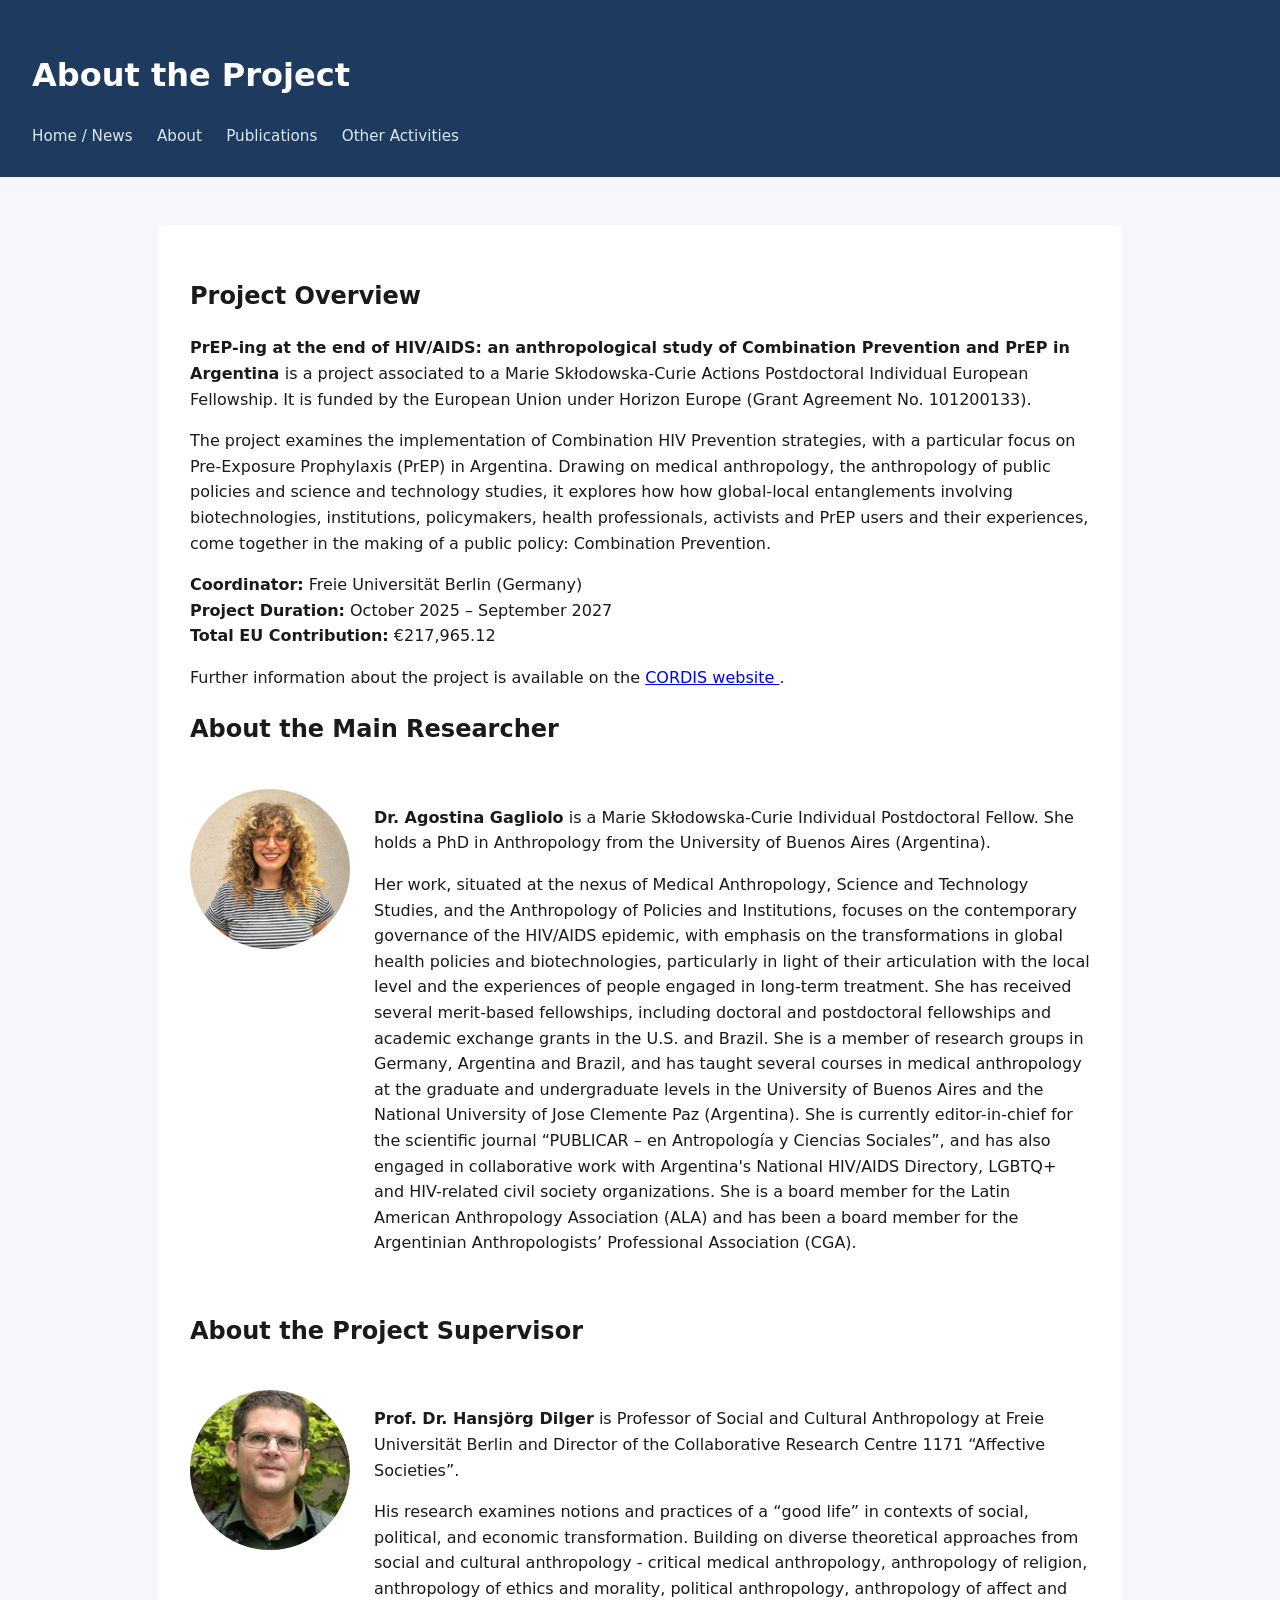
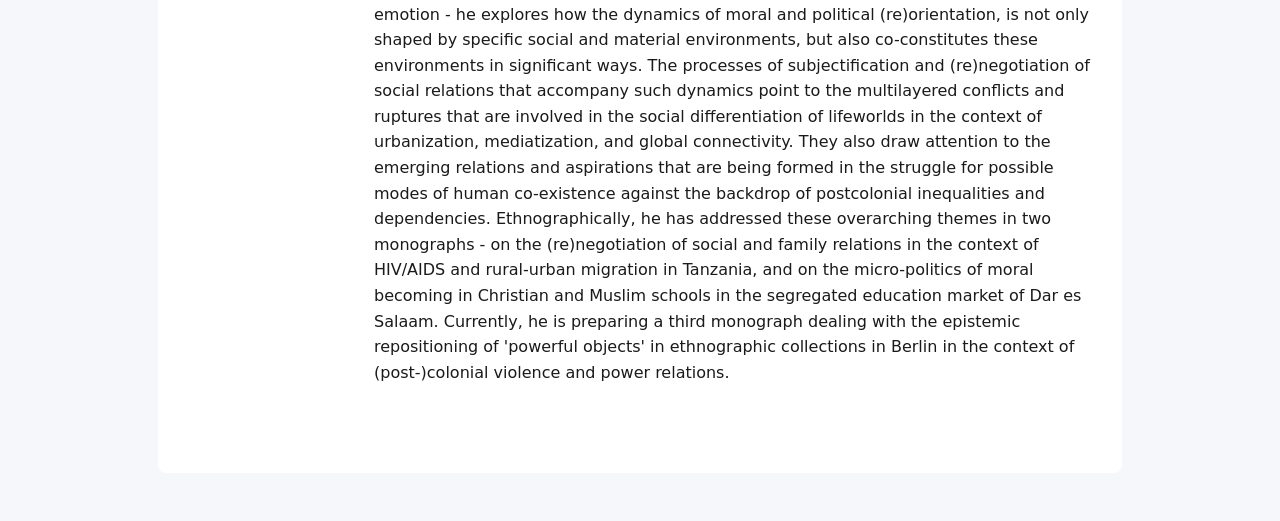
==== about.html @ 7bfbbda3 "Add files via upload" ====
<!DOCTYPE html>
<html lang="en">
<head>
  <meta charset="UTF-8" />
  <meta name="viewport" content="width=device-width, initial-scale=1.0" />
  <title>About the Project</title>

  <style>
    body {
      font-family: system-ui, -apple-system, BlinkMacSystemFont, "Segoe UI", sans-serif;
      margin: 0;
      background-color: #f5f7fa;
      color: #1a1a1a;
      line-height: 1.6;
    }

    header, footer {
      background-color: #1f3a5f;
      color: #ffffff;
      padding: 1.8rem 2rem;
    }

    nav a {
      color: #dbe7f3;
      margin-right: 1.2rem;
      text-decoration: none;
      font-size: 0.95rem;
    }

    nav a:hover {
      text-decoration: underline;
    }

    main {
      max-width: 900px;
      margin: 3rem auto;
      padding: 2rem;
      background: #ffffff;
      border-radius: 8px;
    }

    footer {
      text-align: center;
      font-size: 0.85rem;
    }

    footer img {
      height: 35px;
      margin-top: 0.8rem;
    }

.profile {
  display: flex;
  align-items: flex-start;
  gap: 1.5rem;
  margin: 2.5rem 0;
}

.profile img {
  width: 160px;
  height: 160px;
  object-fit: cover;
  border-radius: 50%;
  flex-shrink: 0;
}

@media (max-width: 700px) {
  .profile {
    flex-direction: column;
    align-items: center;
    text-align: center;
  }
}

  </style>
</head>

<body>

<header>
  <h1>About the Project</h1>
  <nav>
    <a href="index.html">Home / News</a>
    <a href="about.html">About</a>
    <a href="publications.html">Publications</a>
    <a href="activities.html">Other Activities</a>
  </nav>
</header>

<main>
  <h2>Project Overview</h2>

  <p>
    <strong>
      PrEP-ing at the end of HIV/AIDS: an anthropological study of Combination
      Prevention and PrEP in Argentina
    </strong>
    is a project associated to a Marie Skłodowska-Curie Actions Postdoctoral Individual European Fellowship. It is funded by the 
    European Union under Horizon Europe (Grant Agreement No. 101200133).
  </p>

  <p>
    The project examines the implementation of Combination HIV Prevention
    strategies, with a particular focus on Pre-Exposure Prophylaxis (PrEP) in
    Argentina. Drawing on medical anthropology, the anthropology of public policies and science and technology
    studies, it explores how  how global-local entanglements involving biotechnologies, institutions, policymakers, health professionals, activists and PrEP users and their experiences, come together in the making of a public policy: Combination Prevention. 
  </p>

  <p>
    <strong>Coordinator:</strong> Freie Universität Berlin (Germany)<br />
    <strong>Project Duration:</strong> October 2025 – September 2027<br />
    <strong>Total EU Contribution:</strong> €217,965.12
  </p>

<p>
  Further information about the project is available on the
  <a href="https://cordis.europa.eu/project/id/101200133" target="_blank" rel="noopener noreferrer">
    CORDIS website
  </a>.
</p>

<h2>About the Main Researcher</h2>

<div class="profile">
  <img src="images/agostina.jpg" alt="Dr. Agostina Gagliolo" />

  <div>
    <p><strong>Dr. Agostina Gagliolo</strong> is a Marie Skłodowska-Curie Individual Postdoctoral Fellow. She holds a PhD in Anthropology from the University of Buenos Aires (Argentina).</p>

    <p>
      Her work, situated at the nexus of Medical Anthropology, Science and Technology Studies, and the Anthropology of Policies and Institutions, focuses on the contemporary governance of the HIV/AIDS epidemic, with emphasis on the transformations in global health policies and biotechnologies, particularly in light of their articulation with the local level and the experiences of people engaged in long-term treatment.

She has received several merit-based fellowships, including doctoral and postdoctoral fellowships and academic exchange grants in the U.S. and Brazil. 

She is a member of research groups in Germany, Argentina and Brazil, and has taught several courses in medical anthropology at the graduate and undergraduate levels in the University of Buenos Aires and the National University of Jose Clemente Paz (Argentina). She is currently editor-in-chief for the scientific journal “PUBLICAR – en Antropología y Ciencias Sociales”, and has also engaged in collaborative work with Argentina's National HIV/AIDS Directory, LGBTQ+ and HIV-related civil society organizations. She is a board member for the Latin American Anthropology Association (ALA) and has been a board member for the Argentinian Anthropologists’ Professional Association (CGA).


    </p>
  </div>
</div>

<h2>About the Project Supervisor</h2>

<div class="profile">
  <img src="images/dilger.jpg" alt="Prof. Dr. Hansjörg Dilger" />

  <div>
    <p>
      <strong>Prof. Dr. Hansjörg Dilger</strong> is Professor of Social and Cultural Anthropology at Freie Universität Berlin and Director of the Collaborative Research Centre 1171 “Affective Societies”.
    </p>

    <p>
      His research examines notions and practices of a “good life” in contexts of social, political, and economic transformation. Building on diverse theoretical approaches from social and cultural anthropology - critical medical anthropology, anthropology of religion, anthropology of ethics and morality, political anthropology, anthropology of affect and emotion - he explores how the dynamics of moral and political (re)orientation, is not only shaped by specific social and material environments, but also co-constitutes these environments in significant ways. The processes of subjectification and (re)negotiation of social relations that accompany such dynamics point to the multilayered conflicts and ruptures that are involved in the social differentiation of lifeworlds in the context of urbanization, mediatization, and global connectivity. They also draw attention to the emerging relations and aspirations that are being formed in the struggle for possible modes of human co-existence against the backdrop of postcolonial inequalities and dependencies.

Ethnographically, he has addressed these overarching themes in two monographs - on the (re)negotiation of social and family relations in the context of HIV/AIDS and rural-urban migration in Tanzania, and on the micro-politics of moral becoming in Christian and Muslim schools in the segregated education market of Dar es Salaam. Currently, he is preparing a third monograph dealing with the epistemic repositioning of 'powerful objects' in ethnographic collections in Berlin in the context of (post-)colonial violence and power relations.
    </p>
  </div>
</div>


</footer>

</body>
</html>
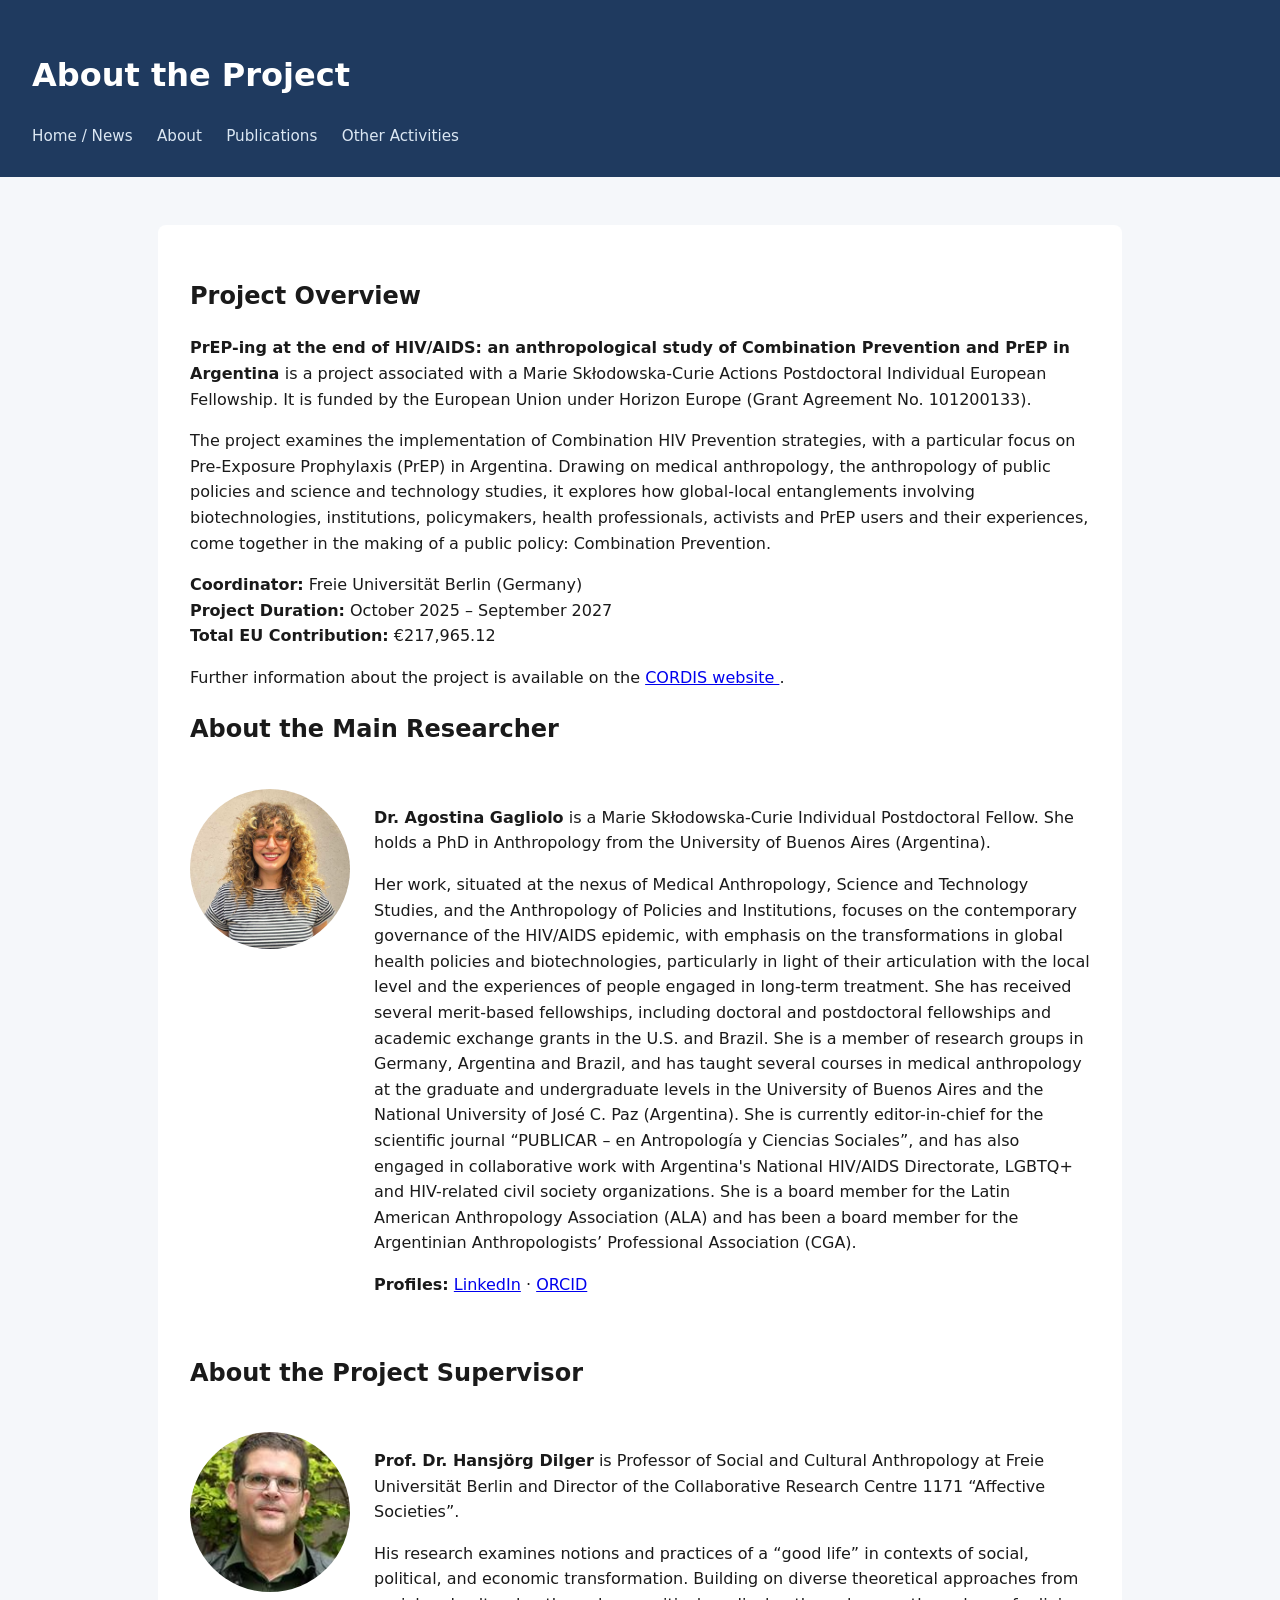
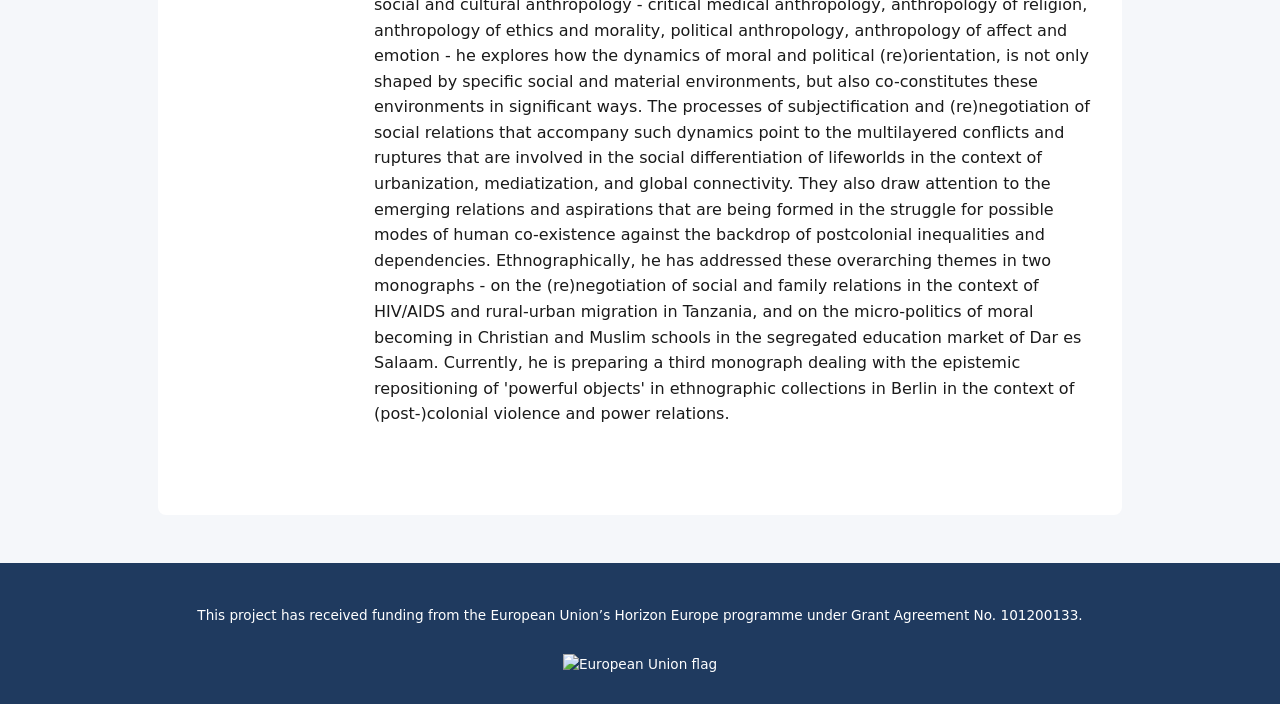
==== commit 6f68c251: "Add LinkedIn and ORCID, fix typos and missing footer on About" ====
--- a/about.html
+++ b/about.html
@@ -4,6 +4,7 @@
   <meta charset="UTF-8" />
   <meta name="viewport" content="width=device-width, initial-scale=1.0" />
   <title>About the Project</title>
+<link rel="icon" href="favicon.ico" type="image/x-icon">
 
   <style>
     body {
@@ -95,7 +96,7 @@
       PrEP-ing at the end of HIV/AIDS: an anthropological study of Combination
       Prevention and PrEP in Argentina
     </strong>
-    is a project associated to a Marie Skłodowska-Curie Actions Postdoctoral Individual European Fellowship. It is funded by the 
+    is a project associated with a Marie Skłodowska-Curie Actions Postdoctoral Individual European Fellowship. It is funded by the 
     European Union under Horizon Europe (Grant Agreement No. 101200133).
   </p>
 
@@ -103,7 +104,7 @@
     The project examines the implementation of Combination HIV Prevention
     strategies, with a particular focus on Pre-Exposure Prophylaxis (PrEP) in
     Argentina. Drawing on medical anthropology, the anthropology of public policies and science and technology
-    studies, it explores how  how global-local entanglements involving biotechnologies, institutions, policymakers, health professionals, activists and PrEP users and their experiences, come together in the making of a public policy: Combination Prevention. 
+    studies, it explores how global-local entanglements involving biotechnologies, institutions, policymakers, health professionals, activists and PrEP users and their experiences, come together in the making of a public policy: Combination Prevention. 
   </p>
 
   <p>
@@ -132,9 +133,15 @@
 
 She has received several merit-based fellowships, including doctoral and postdoctoral fellowships and academic exchange grants in the U.S. and Brazil. 
 
-She is a member of research groups in Germany, Argentina and Brazil, and has taught several courses in medical anthropology at the graduate and undergraduate levels in the University of Buenos Aires and the National University of Jose Clemente Paz (Argentina). She is currently editor-in-chief for the scientific journal “PUBLICAR – en Antropología y Ciencias Sociales”, and has also engaged in collaborative work with Argentina's National HIV/AIDS Directory, LGBTQ+ and HIV-related civil society organizations. She is a board member for the Latin American Anthropology Association (ALA) and has been a board member for the Argentinian Anthropologists’ Professional Association (CGA).
+She is a member of research groups in Germany, Argentina and Brazil, and has taught several courses in medical anthropology at the graduate and undergraduate levels in the University of Buenos Aires and the National University of José C. Paz (Argentina). She is currently editor-in-chief for the scientific journal “PUBLICAR – en Antropología y Ciencias Sociales”, and has also engaged in collaborative work with Argentina's National HIV/AIDS Directorate, LGBTQ+ and HIV-related civil society organizations. She is a board member for the Latin American Anthropology Association (ALA) and has been a board member for the Argentinian Anthropologists’ Professional Association (CGA).
 
 
+    </p>
+
+    <p>
+      <strong>Profiles:</strong>
+      <a href="https://www.linkedin.com/in/agostinagagliolo/" target="_blank" rel="noopener noreferrer">LinkedIn</a> ·
+      <a href="https://orcid.org/0000-0003-0985-8671" target="_blank" rel="noopener noreferrer">ORCID</a>
     </p>
   </div>
 </div>
@@ -158,7 +165,18 @@
 </div>
 
 
+</main>
+
+<footer>
+  <p>
+    This project has received funding from the European Union’s Horizon Europe
+    programme under Grant Agreement No. 101200133.
+  </p>
+  <img
+    src="https://upload.wikimedia.org/wikipedia/commons/b/b7/Flag_of_Europe.svg"
+    alt="European Union flag"
+  />
 </footer>
 
 </body>
-</html>+</html>
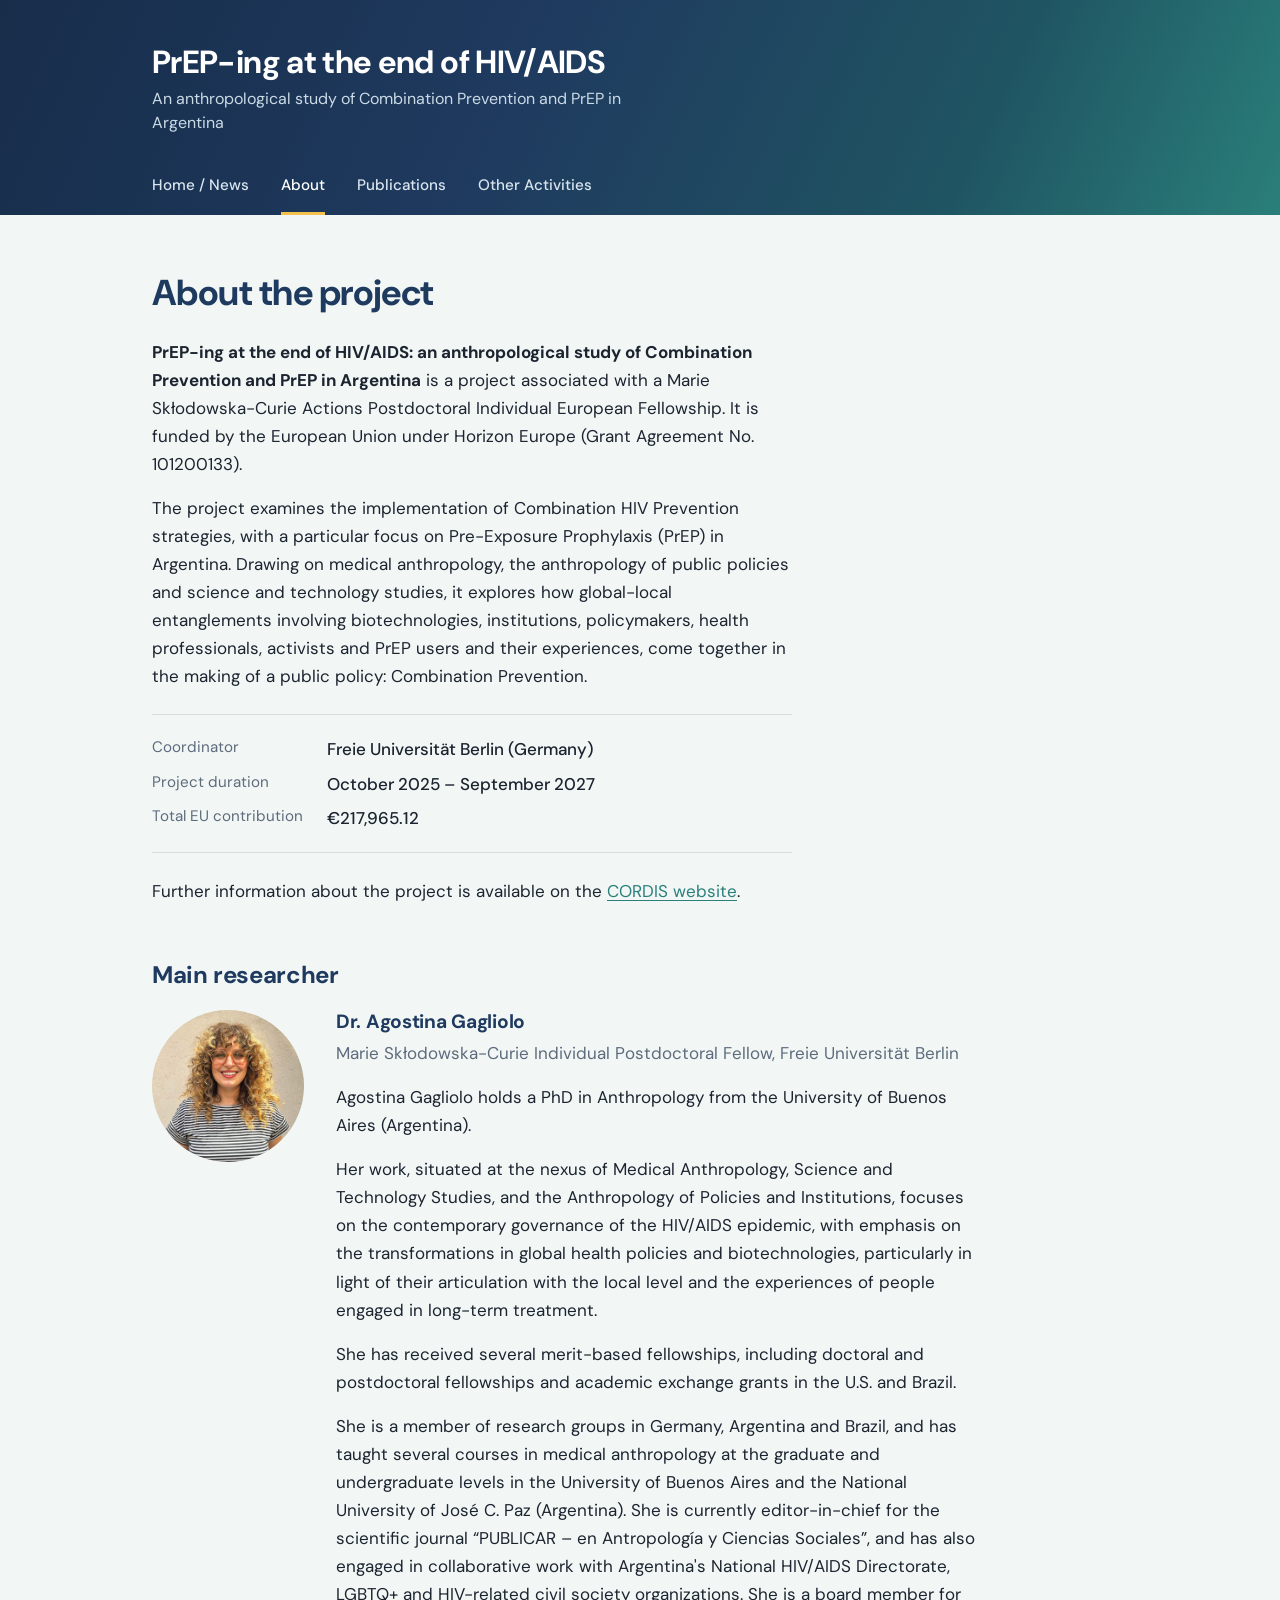
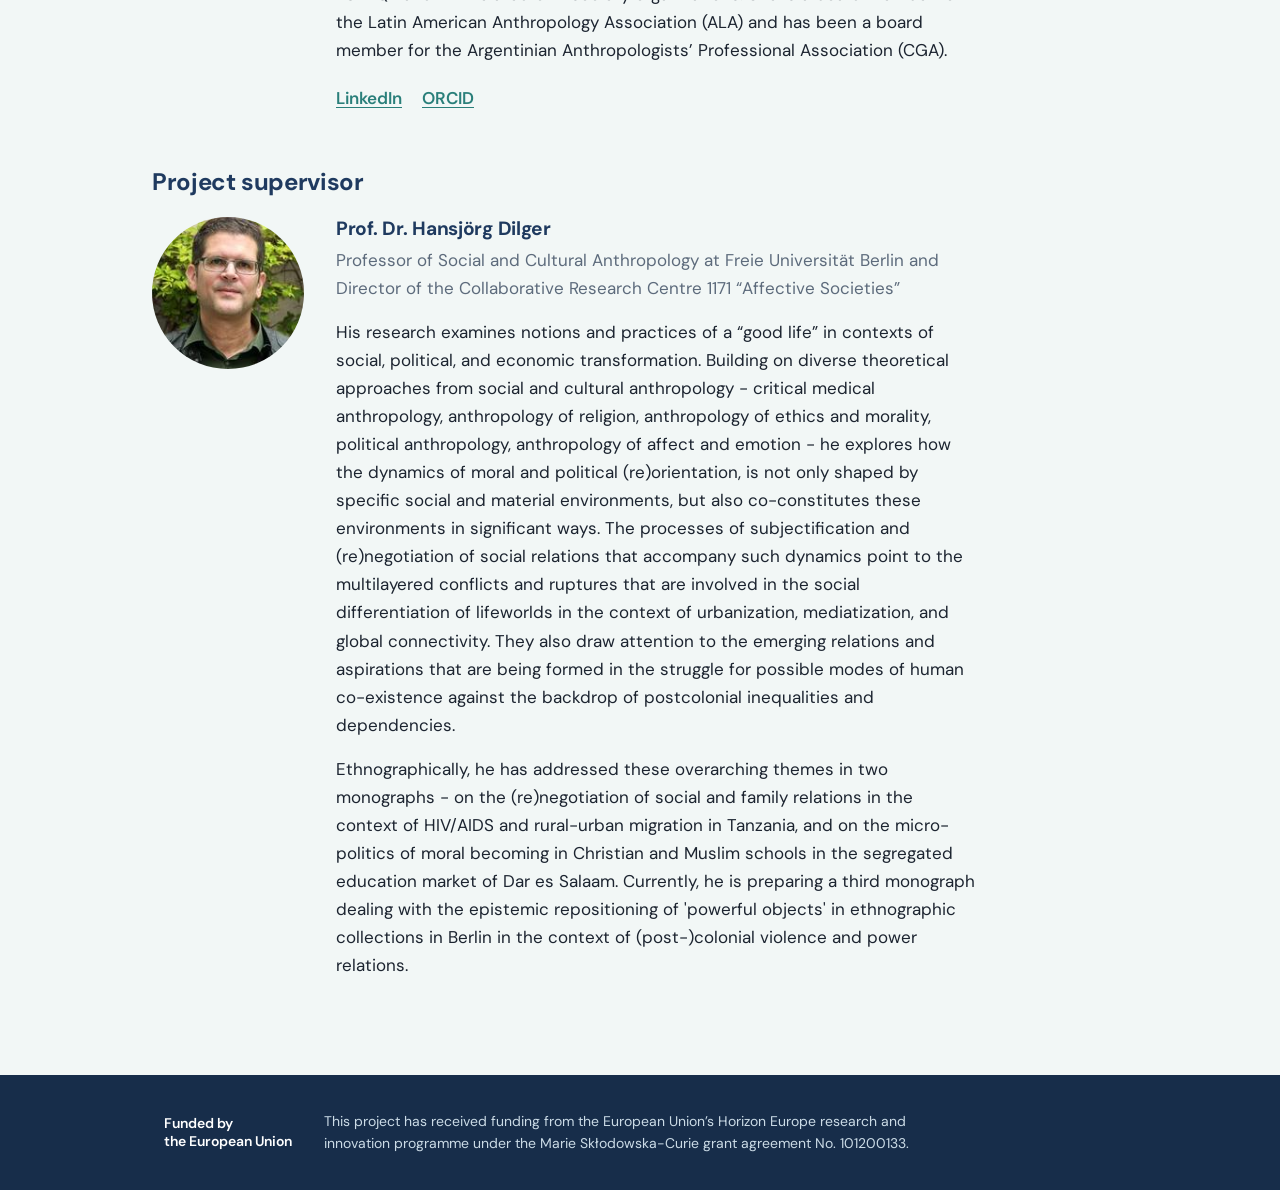
==== commit b7e9f786: "Update about.html" ====
--- a/about.html
+++ b/about.html
@@ -3,179 +3,86 @@
 <head>
   <meta charset="UTF-8" />
   <meta name="viewport" content="width=device-width, initial-scale=1.0" />
-  <title>About the Project</title>
-<link rel="icon" href="favicon.ico" type="image/x-icon">
-
-  <style>
-    body {
-      font-family: system-ui, -apple-system, BlinkMacSystemFont, "Segoe UI", sans-serif;
-      margin: 0;
-      background-color: #f5f7fa;
-      color: #1a1a1a;
-      line-height: 1.6;
-    }
-
-    header, footer {
-      background-color: #1f3a5f;
-      color: #ffffff;
-      padding: 1.8rem 2rem;
-    }
-
-    nav a {
-      color: #dbe7f3;
-      margin-right: 1.2rem;
-      text-decoration: none;
-      font-size: 0.95rem;
-    }
-
-    nav a:hover {
-      text-decoration: underline;
-    }
-
-    main {
-      max-width: 900px;
-      margin: 3rem auto;
-      padding: 2rem;
-      background: #ffffff;
-      border-radius: 8px;
-    }
-
-    footer {
-      text-align: center;
-      font-size: 0.85rem;
-    }
-
-    footer img {
-      height: 35px;
-      margin-top: 0.8rem;
-    }
-
-.profile {
-  display: flex;
-  align-items: flex-start;
-  gap: 1.5rem;
-  margin: 2.5rem 0;
-}
-
-.profile img {
-  width: 160px;
-  height: 160px;
-  object-fit: cover;
-  border-radius: 50%;
-  flex-shrink: 0;
-}
-
-@media (max-width: 700px) {
-  .profile {
-    flex-direction: column;
-    align-items: center;
-    text-align: center;
-  }
-}
-
-  </style>
+  <title>About · PrEP-ing at the end of HIV/AIDS</title>
+  <link rel="icon" href="faviconv2.ico" type="image/x-icon">
+  <link rel="preconnect" href="https://fonts.googleapis.com">
+  <link rel="preconnect" href="https://fonts.gstatic.com" crossorigin>
+  <link href="https://fonts.googleapis.com/css2?family=DM+Sans:ital,opsz,wght@0,9..40,400;0,9..40,500;0,9..40,600;0,9..40,700;1,9..40,400&display=swap" rel="stylesheet">
+  <link rel="stylesheet" href="style.css">
 </head>
 
 <body>
 
-<header>
-  <h1>About the Project</h1>
-  <nav>
-    <a href="index.html">Home / News</a>
-    <a href="about.html">About</a>
-    <a href="publications.html">Publications</a>
-    <a href="activities.html">Other Activities</a>
-  </nav>
+<header class="site-header">
+  <div class="inner">
+    <a class="site-name" href="index.html">PrEP-ing at the end of HIV/AIDS</a>
+    <p class="site-tagline">An anthropological study of Combination Prevention and PrEP in Argentina</p>
+    <nav class="site-nav" aria-label="Main">
+      <a href="index.html">Home / News</a>
+      <a href="about.html" aria-current="page">About</a>
+      <a href="publications.html">Publications</a>
+      <a href="activities.html">Other Activities</a>
+    </nav>
+  </div>
 </header>
 
 <main>
-  <h2>Project Overview</h2>
 
-  <p>
-    <strong>
-      PrEP-ing at the end of HIV/AIDS: an anthropological study of Combination
-      Prevention and PrEP in Argentina
-    </strong>
-    is a project associated with a Marie Skłodowska-Curie Actions Postdoctoral Individual European Fellowship. It is funded by the 
-    European Union under Horizon Europe (Grant Agreement No. 101200133).
-  </p>
+  <h1>About the project</h1>
 
-  <p>
-    The project examines the implementation of Combination HIV Prevention
-    strategies, with a particular focus on Pre-Exposure Prophylaxis (PrEP) in
-    Argentina. Drawing on medical anthropology, the anthropology of public policies and science and technology
-    studies, it explores how global-local entanglements involving biotechnologies, institutions, policymakers, health professionals, activists and PrEP users and their experiences, come together in the making of a public policy: Combination Prevention. 
-  </p>
+  <div class="prose">
+    <p><strong>PrEP-ing at the end of HIV/AIDS: an anthropological study of Combination Prevention and PrEP in Argentina</strong> is a project associated with a Marie Skłodowska-Curie Actions Postdoctoral Individual European Fellowship. It is funded by the European Union under Horizon Europe (Grant Agreement No. 101200133).</p>
+    <p>The project examines the implementation of Combination HIV Prevention strategies, with a particular focus on Pre-Exposure Prophylaxis (PrEP) in Argentina. Drawing on medical anthropology, the anthropology of public policies and science and technology studies, it explores how global-local entanglements involving biotechnologies, institutions, policymakers, health professionals, activists and PrEP users and their experiences, come together in the making of a public policy: Combination Prevention.</p>
+  </div>
 
-  <p>
-    <strong>Coordinator:</strong> Freie Universität Berlin (Germany)<br />
-    <strong>Project Duration:</strong> October 2025 – September 2027<br />
-    <strong>Total EU Contribution:</strong> €217,965.12
-  </p>
+  <dl class="facts">
+    <dt>Coordinator</dt><dd>Freie Universität Berlin (Germany)</dd>
+    <dt>Project duration</dt><dd>October 2025 – September 2027</dd>
+    <dt>Total EU contribution</dt><dd>€217,965.12</dd>
+  </dl>
 
-<p>
-  Further information about the project is available on the
-  <a href="https://cordis.europa.eu/project/id/101200133" target="_blank" rel="noopener noreferrer">
-    CORDIS website
-  </a>.
-</p>
+  <p class="prose">Further information about the project is available on the <a href="https://cordis.europa.eu/project/id/101200133" target="_blank" rel="noopener noreferrer">CORDIS website</a>.</p>
 
-<h2>About the Main Researcher</h2>
+  <h2>Main researcher</h2>
 
-<div class="profile">
-  <img src="images/agostina.jpg" alt="Dr. Agostina Gagliolo" />
+  <div class="person">
+    <img src="images/agostina.jpg" alt="Dr. Agostina Gagliolo" />
+    <div class="person-body">
+      <h3 class="person-name">Dr. Agostina Gagliolo</h3>
+      <p class="person-role">Marie Skłodowska-Curie Individual Postdoctoral Fellow, Freie Universität Berlin</p>
+      <p>Agostina Gagliolo holds a PhD in Anthropology from the University of Buenos Aires (Argentina).</p>
+      <p>Her work, situated at the nexus of Medical Anthropology, Science and Technology Studies, and the Anthropology of Policies and Institutions, focuses on the contemporary governance of the HIV/AIDS epidemic, with emphasis on the transformations in global health policies and biotechnologies, particularly in light of their articulation with the local level and the experiences of people engaged in long-term treatment.</p>
+      <p>She has received several merit-based fellowships, including doctoral and postdoctoral fellowships and academic exchange grants in the U.S. and Brazil.</p>
+      <p>She is a member of research groups in Germany, Argentina and Brazil, and has taught several courses in medical anthropology at the graduate and undergraduate levels in the University of Buenos Aires and the National University of José C. Paz (Argentina). She is currently editor-in-chief for the scientific journal “PUBLICAR – en Antropología y Ciencias Sociales”, and has also engaged in collaborative work with Argentina's National HIV/AIDS Directorate, LGBTQ+ and HIV-related civil society organizations. She is a board member for the Latin American Anthropology Association (ALA) and has been a board member for the Argentinian Anthropologists’ Professional Association (CGA).</p>
+      <ul class="profiles">
+        <li><a href="https://www.linkedin.com/in/agostinagagliolo/" target="_blank" rel="noopener noreferrer">LinkedIn</a></li>
+        <li><a href="https://orcid.org/0000-0003-0985-8671" target="_blank" rel="noopener noreferrer">ORCID</a></li>
+      </ul>
+    </div>
+  </div>
 
-  <div>
-    <p><strong>Dr. Agostina Gagliolo</strong> is a Marie Skłodowska-Curie Individual Postdoctoral Fellow. She holds a PhD in Anthropology from the University of Buenos Aires (Argentina).</p>
+  <h2>Project supervisor</h2>
 
-    <p>
-      Her work, situated at the nexus of Medical Anthropology, Science and Technology Studies, and the Anthropology of Policies and Institutions, focuses on the contemporary governance of the HIV/AIDS epidemic, with emphasis on the transformations in global health policies and biotechnologies, particularly in light of their articulation with the local level and the experiences of people engaged in long-term treatment.
-
-She has received several merit-based fellowships, including doctoral and postdoctoral fellowships and academic exchange grants in the U.S. and Brazil. 
-
-She is a member of research groups in Germany, Argentina and Brazil, and has taught several courses in medical anthropology at the graduate and undergraduate levels in the University of Buenos Aires and the National University of José C. Paz (Argentina). She is currently editor-in-chief for the scientific journal “PUBLICAR – en Antropología y Ciencias Sociales”, and has also engaged in collaborative work with Argentina's National HIV/AIDS Directorate, LGBTQ+ and HIV-related civil society organizations. She is a board member for the Latin American Anthropology Association (ALA) and has been a board member for the Argentinian Anthropologists’ Professional Association (CGA).
-
-
-    </p>
-
-    <p>
-      <strong>Profiles:</strong>
-      <a href="https://www.linkedin.com/in/agostinagagliolo/" target="_blank" rel="noopener noreferrer">LinkedIn</a> ·
-      <a href="https://orcid.org/0000-0003-0985-8671" target="_blank" rel="noopener noreferrer">ORCID</a>
-    </p>
+  <div class="person">
+    <img src="images/dilger.jpg" alt="Prof. Dr. Hansjörg Dilger" />
+    <div class="person-body">
+      <h3 class="person-name">Prof. Dr. Hansjörg Dilger</h3>
+      <p class="person-role">Professor of Social and Cultural Anthropology at Freie Universität Berlin and Director of the Collaborative Research Centre 1171 “Affective Societies”</p>
+      <p>His research examines notions and practices of a “good life” in contexts of social, political, and economic transformation. Building on diverse theoretical approaches from social and cultural anthropology - critical medical anthropology, anthropology of religion, anthropology of ethics and morality, political anthropology, anthropology of affect and emotion - he explores how the dynamics of moral and political (re)orientation, is not only shaped by specific social and material environments, but also co-constitutes these environments in significant ways. The processes of subjectification and (re)negotiation of social relations that accompany such dynamics point to the multilayered conflicts and ruptures that are involved in the social differentiation of lifeworlds in the context of urbanization, mediatization, and global connectivity. They also draw attention to the emerging relations and aspirations that are being formed in the struggle for possible modes of human co-existence against the backdrop of postcolonial inequalities and dependencies.</p>
+      <p>Ethnographically, he has addressed these overarching themes in two monographs - on the (re)negotiation of social and family relations in the context of HIV/AIDS and rural-urban migration in Tanzania, and on the micro-politics of moral becoming in Christian and Muslim schools in the segregated education market of Dar es Salaam. Currently, he is preparing a third monograph dealing with the epistemic repositioning of 'powerful objects' in ethnographic collections in Berlin in the context of (post-)colonial violence and power relations.</p>
+    </div>
   </div>
-</div>
-
-<h2>About the Project Supervisor</h2>
-
-<div class="profile">
-  <img src="images/dilger.jpg" alt="Prof. Dr. Hansjörg Dilger" />
-
-  <div>
-    <p>
-      <strong>Prof. Dr. Hansjörg Dilger</strong> is Professor of Social and Cultural Anthropology at Freie Universität Berlin and Director of the Collaborative Research Centre 1171 “Affective Societies”.
-    </p>
-
-    <p>
-      His research examines notions and practices of a “good life” in contexts of social, political, and economic transformation. Building on diverse theoretical approaches from social and cultural anthropology - critical medical anthropology, anthropology of religion, anthropology of ethics and morality, political anthropology, anthropology of affect and emotion - he explores how the dynamics of moral and political (re)orientation, is not only shaped by specific social and material environments, but also co-constitutes these environments in significant ways. The processes of subjectification and (re)negotiation of social relations that accompany such dynamics point to the multilayered conflicts and ruptures that are involved in the social differentiation of lifeworlds in the context of urbanization, mediatization, and global connectivity. They also draw attention to the emerging relations and aspirations that are being formed in the struggle for possible modes of human co-existence against the backdrop of postcolonial inequalities and dependencies.
-
-Ethnographically, he has addressed these overarching themes in two monographs - on the (re)negotiation of social and family relations in the context of HIV/AIDS and rural-urban migration in Tanzania, and on the micro-politics of moral becoming in Christian and Muslim schools in the segregated education market of Dar es Salaam. Currently, he is preparing a third monograph dealing with the epistemic repositioning of 'powerful objects' in ethnographic collections in Berlin in the context of (post-)colonial violence and power relations.
-    </p>
-  </div>
-</div>
-
 
 </main>
 
-<footer>
-  <p>
-    This project has received funding from the European Union’s Horizon Europe
-    programme under Grant Agreement No. 101200133.
-  </p>
-  <img
-    src="https://upload.wikimedia.org/wikipedia/commons/b/b7/Flag_of_Europe.svg"
-    alt="European Union flag"
-  />
+<footer class="site-footer">
+  <div class="inner">
+    <div class="eu-lockup">
+      <img src="https://upload.wikimedia.org/wikipedia/commons/b/b7/Flag_of_Europe.svg" alt="" />
+      <span>Funded by<br>the European Union</span>
+    </div>
+    <p>This project has received funding from the European Union’s Horizon Europe research and innovation programme under the Marie Skłodowska-Curie grant agreement No. 101200133.</p>
+  </div>
 </footer>
 
 </body>
--- a/style.css
+++ b/style.css
@@ -0,0 +1,350 @@
+/* PrEP-ing at the end of HIV/AIDS — shared styles */
+
+:root {
+  --navy: #1f3a5f;
+  --navy-deep: #172d4a;
+  --teal: #2a7f7a;
+  --teal-soft: #e1f0ee;
+  --amber: #8f5a0f;
+  --amber-soft: #fcefd4;
+  --amber-bright: #f2c14e;
+  --ink: #1c2430;
+  --muted: #5d6b7c;
+  --line: #d5e0de;
+  --bg: #f2f7f6;
+  --paper: #ffffff;
+  --measure: 40rem;
+  --wrap: 64rem;
+}
+
+*, *::before, *::after { box-sizing: border-box; }
+
+html { -webkit-text-size-adjust: 100%; }
+
+body {
+  margin: 0;
+  font-family: "DM Sans", system-ui, -apple-system, "Segoe UI", sans-serif;
+  font-size: 1.0625rem;
+  line-height: 1.65;
+  color: var(--ink);
+  background: var(--bg);
+  -webkit-font-smoothing: antialiased;
+}
+
+h1, h2, h3 {
+  color: var(--navy);
+  font-weight: 700;
+  letter-spacing: -0.015em;
+  line-height: 1.2;
+}
+
+h1 { font-size: 2.25rem; margin: 0 0 1.5rem; }
+h2 { font-size: 1.5rem; margin: 3.5rem 0 1.25rem; }
+h3 { font-size: 1.2rem; margin: 0 0 0.5rem; line-height: 1.3; }
+
+p { margin: 0 0 1rem; }
+
+a {
+  color: var(--teal);
+  text-decoration-thickness: 1px;
+  text-underline-offset: 3px;
+}
+
+a:hover { color: var(--navy); }
+
+a:focus-visible {
+  outline: 2px solid var(--amber-bright);
+  outline-offset: 3px;
+  border-radius: 2px;
+}
+
+em { font-style: italic; }
+
+/* ---------- Header ---------- */
+
+.site-header {
+  background: linear-gradient(115deg, var(--navy-deep) 0%, var(--navy) 40%, #1f5462 75%, var(--teal) 100%);
+  color: #fff;
+}
+
+.site-header .inner {
+  max-width: var(--wrap);
+  margin: 0 auto;
+  padding: 2.75rem 1.5rem 0;
+}
+
+.site-name {
+  display: inline-block;
+  color: #fff;
+  text-decoration: none;
+  font-size: 2rem;
+  font-weight: 700;
+  letter-spacing: -0.02em;
+  line-height: 1.15;
+}
+
+.site-name:hover { color: #fff; }
+
+.site-tagline {
+  margin: 0.35rem 0 2rem;
+  max-width: 34rem;
+  color: #cbdbe6;
+  font-size: 1rem;
+  line-height: 1.5;
+}
+
+.site-nav {
+  display: flex;
+  flex-wrap: wrap;
+  gap: 0 2rem;
+}
+
+.site-nav a {
+  color: #d9e6ef;
+  text-decoration: none;
+  font-size: 0.95rem;
+  font-weight: 500;
+  padding: 0.4rem 0 0.85rem;
+  border-bottom: 3px solid transparent;
+}
+
+.site-nav a:hover { color: #fff; }
+
+.site-nav a[aria-current="page"] {
+  color: #fff;
+  border-bottom-color: var(--amber-bright);
+}
+
+/* ---------- Main ---------- */
+
+main {
+  max-width: var(--wrap);
+  margin: 0 auto;
+  padding: 3.5rem 1.5rem 5rem;
+}
+
+main > h1:first-child,
+main > section:first-child > h2:first-child { margin-top: 0; }
+
+.lead {
+  max-width: 46rem;
+  font-size: 1.5rem;
+  line-height: 1.45;
+  font-weight: 500;
+  color: var(--navy);
+  letter-spacing: -0.01em;
+  margin: 0 0 1.25rem;
+}
+
+.prose { max-width: var(--measure); }
+
+.note {
+  color: var(--muted);
+  font-size: 0.95rem;
+}
+
+.text-link { font-weight: 600; }
+
+/* ---------- Entries (news, publications, activities) ---------- */
+
+.entries {
+  list-style: none;
+  margin: 0;
+  padding: 0;
+  border-top: 1px solid var(--line);
+}
+
+.entry {
+  display: grid;
+  grid-template-columns: 9.5rem minmax(0, 1fr);
+  gap: 0 2rem;
+  padding: 2rem 0;
+  border-bottom: 1px solid var(--line);
+}
+
+.entry-when {
+  color: var(--muted);
+  font-size: 0.95rem;
+  font-weight: 500;
+  padding-top: 0.15rem;
+}
+
+.entry-body { max-width: var(--measure); }
+
+.entry-body > :last-child { margin-bottom: 0; }
+
+.tags {
+  display: flex;
+  flex-wrap: wrap;
+  gap: 0.4rem;
+  margin: 0 0 0.6rem;
+  padding: 0;
+  list-style: none;
+}
+
+.tag {
+  display: inline-block;
+  padding: 0.1rem 0.65rem;
+  border-radius: 999px;
+  background: var(--teal-soft);
+  color: var(--teal);
+  font-size: 0.8rem;
+  font-weight: 600;
+  line-height: 1.6;
+}
+
+.tag-event {
+  background: var(--amber-soft);
+  color: var(--amber);
+}
+
+.details {
+  margin: 0 0 1rem;
+  color: var(--muted);
+  font-size: 0.95rem;
+  line-height: 1.55;
+}
+
+.flyers {
+  display: flex;
+  flex-wrap: wrap;
+  gap: 1rem;
+  margin: 1.25rem 0;
+}
+
+.flyers img {
+  display: block;
+  width: 11rem;
+  height: auto;
+  border-radius: 6px;
+  border: 1px solid var(--line);
+}
+
+.video {
+  width: 100%;
+  max-width: var(--measure);
+  aspect-ratio: 16 / 9;
+  margin: 1.25rem 0;
+}
+
+.video iframe {
+  width: 100%;
+  height: 100%;
+  border: 0;
+  border-radius: 6px;
+}
+
+/* Publications */
+
+.pub { margin: 0 0 1.5rem; }
+.pub:last-child { margin-bottom: 0; }
+
+.pub-authors { margin: 0; color: var(--muted); font-size: 0.95rem; }
+
+.pub-title {
+  margin: 0.15rem 0 0.2rem;
+  color: var(--ink);
+  font-size: 1.05rem;
+  font-weight: 600;
+  line-height: 1.4;
+}
+
+.pub-source { margin: 0 0 0.5rem; font-size: 0.95rem; }
+
+.pub .tags { margin: 0; }
+
+.pub-link { overflow-wrap: anywhere; }
+
+/* ---------- About ---------- */
+
+.facts {
+  display: grid;
+  grid-template-columns: max-content 1fr;
+  gap: 0.4rem 1.5rem;
+  margin: 1.5rem 0;
+  padding: 1.25rem 0;
+  border-top: 1px solid var(--line);
+  border-bottom: 1px solid var(--line);
+  max-width: var(--measure);
+}
+
+.facts dt { color: var(--muted); font-size: 0.95rem; }
+.facts dd { margin: 0; font-weight: 500; }
+
+.person {
+  display: grid;
+  grid-template-columns: 9.5rem minmax(0, 1fr);
+  gap: 0 2rem;
+  align-items: start;
+}
+
+.person img {
+  width: 9.5rem;
+  height: 9.5rem;
+  object-fit: cover;
+  border-radius: 50%;
+}
+
+.person-body { max-width: var(--measure); }
+
+.person-name { font-size: 1.2rem; margin: 0 0 0.25rem; }
+
+.person-role { color: var(--muted); margin: 0 0 1rem; }
+
+.profiles {
+  display: flex;
+  gap: 1.25rem;
+  margin: 1.25rem 0 0;
+  padding: 0;
+  list-style: none;
+  font-weight: 600;
+}
+
+/* ---------- Footer ---------- */
+
+.site-footer {
+  background: var(--navy-deep);
+  color: #cbdbe6;
+  font-size: 0.875rem;
+  line-height: 1.55;
+}
+
+.site-footer .inner {
+  max-width: var(--wrap);
+  margin: 0 auto;
+  padding: 2.25rem 1.5rem;
+  display: flex;
+  align-items: center;
+  gap: 2rem;
+}
+
+.eu-lockup {
+  display: flex;
+  align-items: center;
+  gap: 0.75rem;
+  flex-shrink: 0;
+  color: #fff;
+  font-weight: 600;
+  line-height: 1.25;
+}
+
+.eu-lockup img { height: 2.6rem; width: auto; display: block; }
+
+.site-footer p { margin: 0; max-width: 38rem; }
+
+/* ---------- Small screens ---------- */
+
+@media (max-width: 720px) {
+  body { font-size: 1rem; }
+  h1 { font-size: 1.85rem; }
+  .site-header .inner { padding-top: 2rem; }
+  .site-name { font-size: 1.6rem; }
+  .site-nav { gap: 0 1.25rem; }
+  main { padding: 2.5rem 1.25rem 4rem; }
+  .lead { font-size: 1.25rem; }
+  .entry, .person { grid-template-columns: 1fr; }
+  .entry-when { padding: 0 0 0.4rem; }
+  .person img { width: 7.5rem; height: 7.5rem; margin-bottom: 1rem; }
+  .flyers img { width: 9rem; }
+  .site-footer .inner { flex-direction: column; align-items: flex-start; gap: 1rem; }
+}
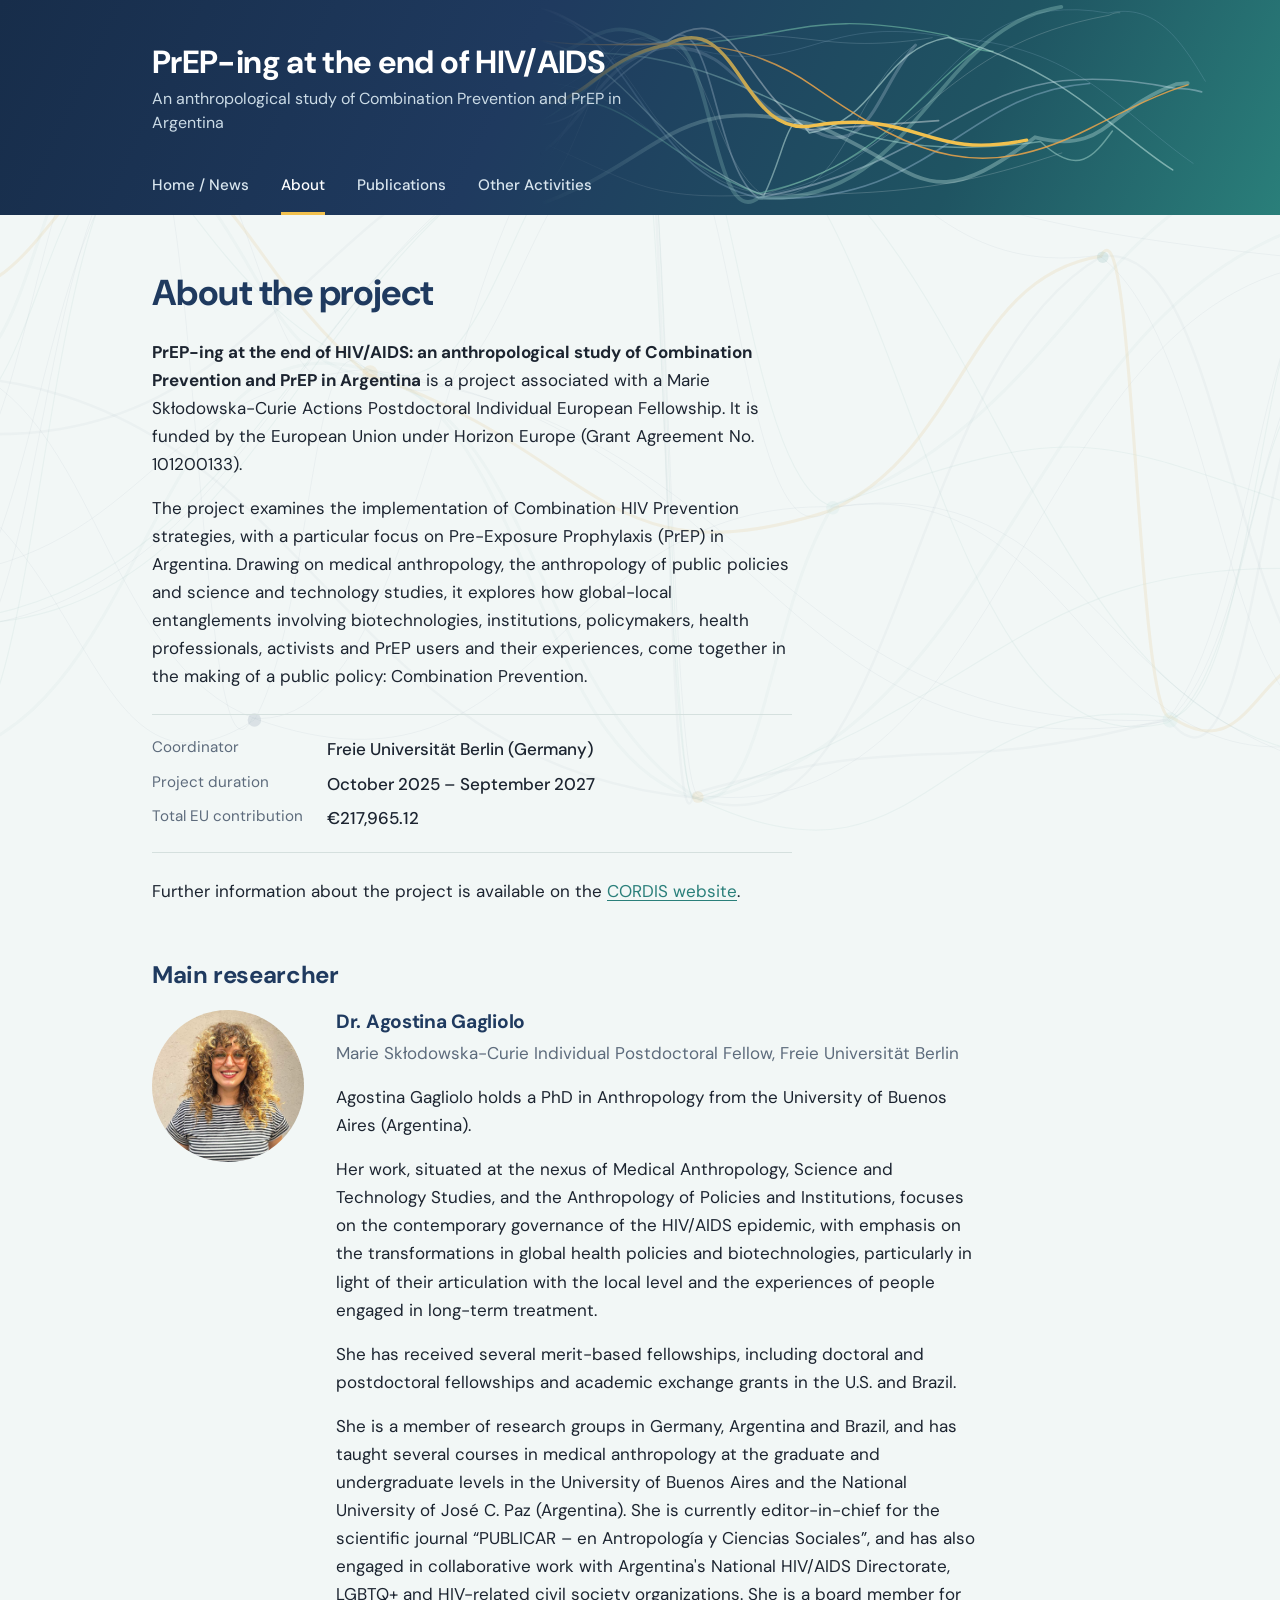
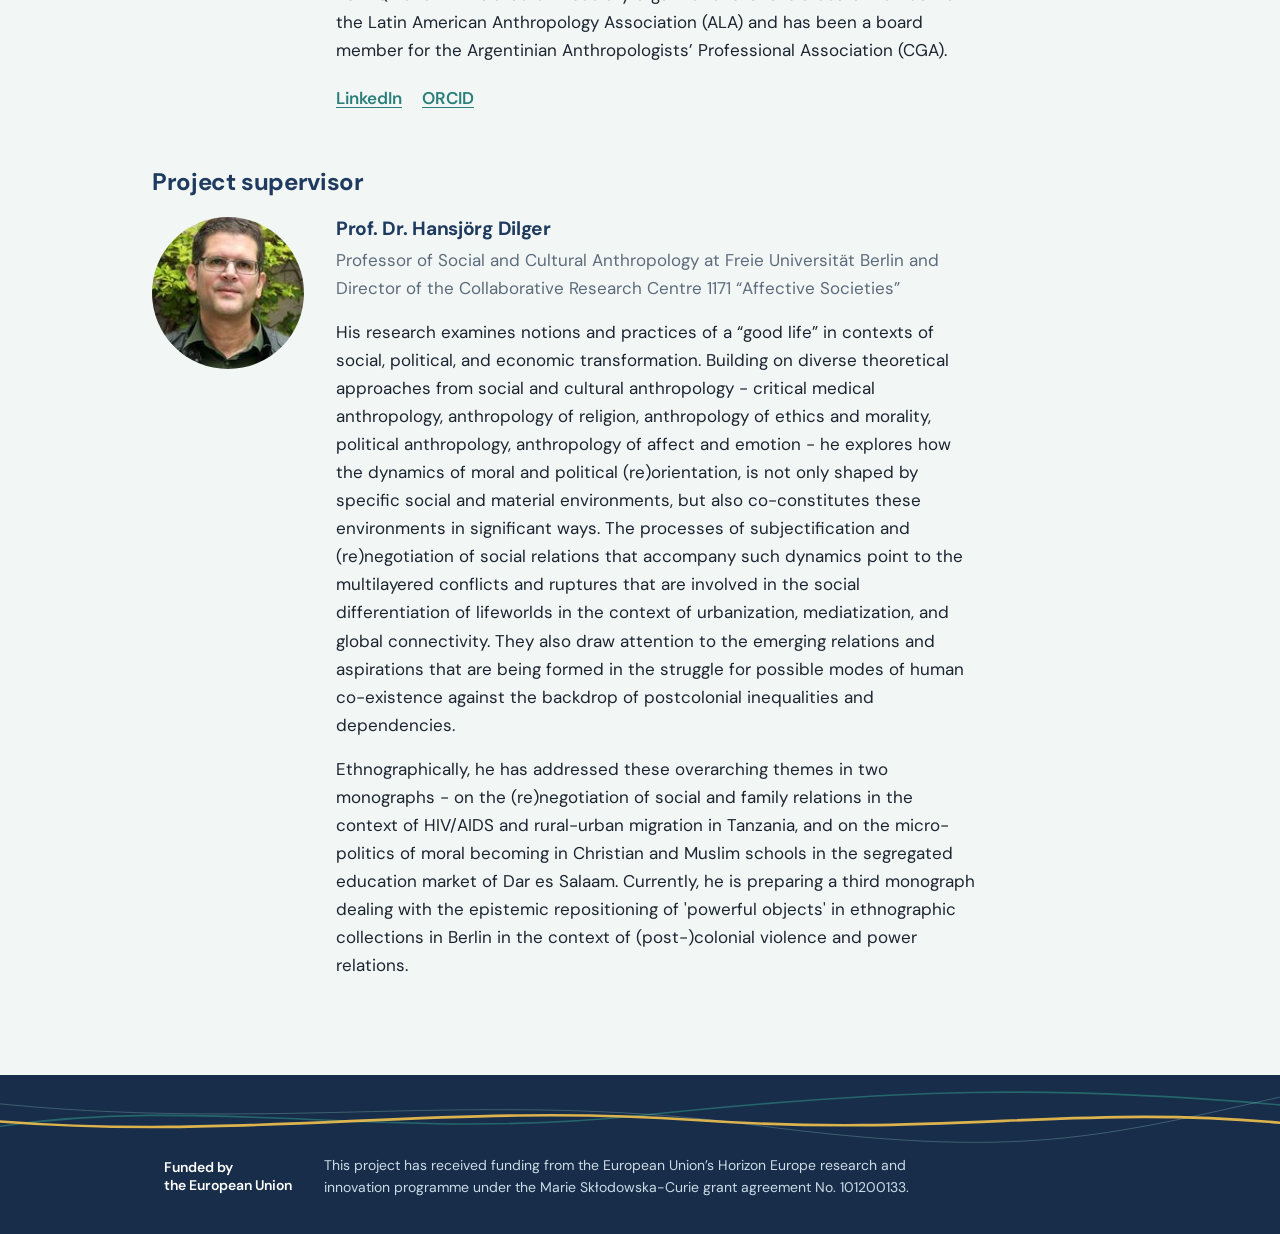
==== commit fc4ccf16: "Update about.html" ====
--- a/about.html
+++ b/about.html
@@ -4,7 +4,8 @@
   <meta charset="UTF-8" />
   <meta name="viewport" content="width=device-width, initial-scale=1.0" />
   <title>About · PrEP-ing at the end of HIV/AIDS</title>
-  <link rel="icon" href="faviconv2.ico" type="image/x-icon">
+  <link rel="icon" href="images/favicon.svg" type="image/svg+xml">
+  <link rel="icon" href="faviconv2.ico" sizes="any">
   <link rel="preconnect" href="https://fonts.googleapis.com">
   <link rel="preconnect" href="https://fonts.gstatic.com" crossorigin>
   <link href="https://fonts.googleapis.com/css2?family=DM+Sans:ital,opsz,wght@0,9..40,400;0,9..40,500;0,9..40,600;0,9..40,700;1,9..40,400&display=swap" rel="stylesheet">
--- a/style.css
+++ b/style.css
@@ -31,6 +31,17 @@
   -webkit-font-smoothing: antialiased;
 }
 
+/* Faint meshwork behind every page */
+body::before {
+  content: "";
+  position: fixed;
+  inset: -2rem;
+  z-index: -1;
+  background: url("images/mesh-bg.svg") center / cover no-repeat;
+  opacity: 0.5;
+  pointer-events: none;
+}
+
 h1, h2, h3 {
   color: var(--navy);
   font-weight: 700;
@@ -63,9 +74,23 @@
 /* ---------- Header ---------- */
 
 .site-header {
+  position: relative;
+  overflow: hidden;
   background: linear-gradient(115deg, var(--navy-deep) 0%, var(--navy) 40%, #1f5462 75%, var(--teal) 100%);
   color: #fff;
 }
+
+.site-header::before {
+  content: "";
+  position: absolute;
+  inset: 0 0 0 42%;
+  background: url("images/mesh-header.svg") right center / cover no-repeat;
+  -webkit-mask-image: linear-gradient(to right, transparent 0%, #000 35%);
+  mask-image: linear-gradient(to right, transparent 0%, #000 35%);
+  pointer-events: none;
+}
+
+.site-header .inner { position: relative; }
 
 .site-header .inner {
   max-width: var(--wrap);
@@ -303,6 +328,8 @@
 /* ---------- Footer ---------- */
 
 .site-footer {
+  position: relative;
+  overflow: hidden;
   background: var(--navy-deep);
   color: #cbdbe6;
   font-size: 0.875rem;
@@ -317,6 +344,19 @@
   align-items: center;
   gap: 2rem;
 }
+
+.site-footer::before {
+  content: "";
+  position: absolute;
+  top: 0;
+  left: 0;
+  right: 0;
+  height: 4.5rem;
+  background: url("images/thread-footer.svg") center / 100% 100% no-repeat;
+  pointer-events: none;
+}
+
+.site-footer .inner { position: relative; padding-top: 5rem; }
 
 .eu-lockup {
   display: flex;
@@ -338,6 +378,7 @@
   body { font-size: 1rem; }
   h1 { font-size: 1.85rem; }
   .site-header .inner { padding-top: 2rem; }
+  .site-header::before { inset: 0; opacity: 0.55; }
   .site-name { font-size: 1.6rem; }
   .site-nav { gap: 0 1.25rem; }
   main { padding: 2.5rem 1.25rem 4rem; }
